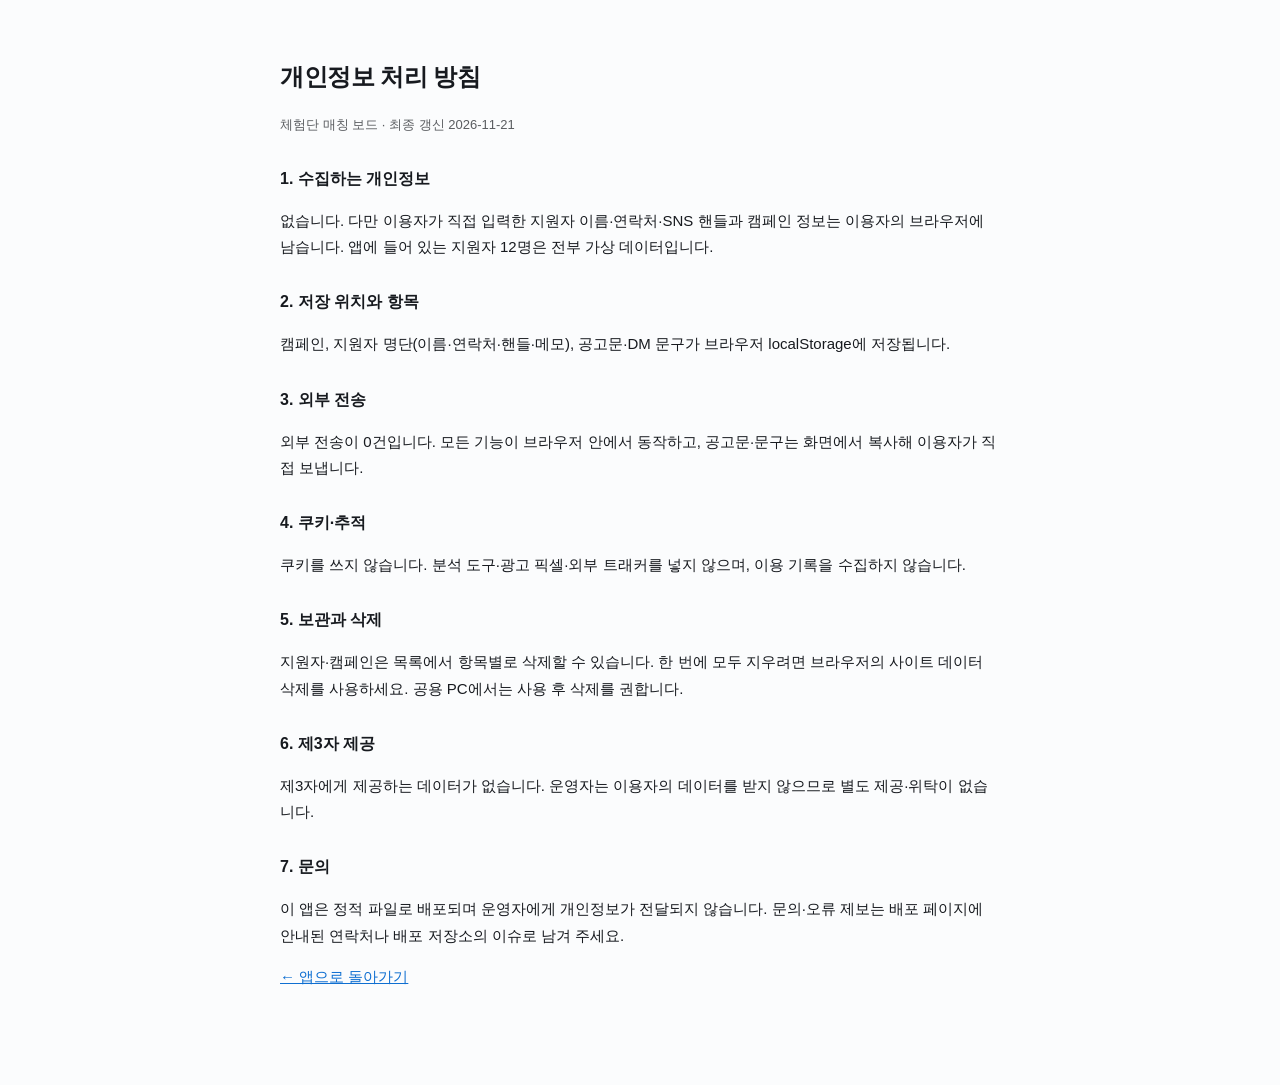
==== privacy.html @ 7efb8c66 "Deploy influencer-campaign-board static app (production files only)" ====
<!DOCTYPE html>
<html lang="ko">
<head>
<meta charset="utf-8" />
<meta name="viewport" content="width=device-width, initial-scale=1" />
<link rel="icon" href="favicon.svg" />
<title>개인정보 처리 방침 — 체험단 매칭 보드</title>
<meta name="description" content="체험단 매칭 보드는 서버 없이 브라우저에서만 동작하는 정적 앱으로, 수집하는 개인정보가 없습니다." />
<style>
  :root { color-scheme: light dark; }
  body { max-width: 720px; margin: 0 auto; padding: 40px 20px 80px; font: 15px/1.75 -apple-system, BlinkMacSystemFont, 'Apple SD Gothic Neo', 'Malgun Gothic', sans-serif; color: #171a1f; background: #fbfcfd; }
  @media (prefers-color-scheme: dark) { body { color: #e9edf1; background: #0c0f13; } a { color: #7cc4ff; } }
  h1 { font-size: 24px; letter-spacing: -.02em; }
  h2 { font-size: 16px; margin-top: 28px; }
  .muted { opacity: .7; font-size: 13px; }
  a { color: #0f6fd1; }
  ul { padding-left: 20px; }
</style>
</head>
<body>
<h1>개인정보 처리 방침</h1>
<p class="muted">체험단 매칭 보드 · 최종 갱신 2026-11-21</p>

<h2>1. 수집하는 개인정보</h2>
<p>없습니다. 다만 이용자가 직접 입력한 지원자 이름·연락처·SNS 핸들과 캠페인 정보는 이용자의 브라우저에 남습니다. 앱에 들어 있는 지원자 12명은 전부 가상 데이터입니다.</p>

<h2>2. 저장 위치와 항목</h2>
<p>캠페인, 지원자 명단(이름·연락처·핸들·메모), 공고문·DM 문구가 브라우저 localStorage에 저장됩니다.</p>

<h2>3. 외부 전송</h2>
<p>외부 전송이 0건입니다. 모든 기능이 브라우저 안에서 동작하고, 공고문·문구는 화면에서 복사해 이용자가 직접 보냅니다.</p>

<h2>4. 쿠키·추적</h2>
<p>쿠키를 쓰지 않습니다. 분석 도구·광고 픽셀·외부 트래커를 넣지 않으며, 이용 기록을 수집하지 않습니다.</p>

<h2>5. 보관과 삭제</h2>
<p>지원자·캠페인은 목록에서 항목별로 삭제할 수 있습니다. 한 번에 모두 지우려면 브라우저의 사이트 데이터 삭제를 사용하세요. 공용 PC에서는 사용 후 삭제를 권합니다.</p>

<h2>6. 제3자 제공</h2>
<p>제3자에게 제공하는 데이터가 없습니다. 운영자는 이용자의 데이터를 받지 않으므로 별도 제공·위탁이 없습니다.</p>

<h2>7. 문의</h2>
<p>이 앱은 정적 파일로 배포되며 운영자에게 개인정보가 전달되지 않습니다. 문의·오류 제보는 배포 페이지에 안내된 연락처나 배포 저장소의 이슈로 남겨 주세요.</p>

<p><a href="./">← 앱으로 돌아가기</a></p>
</body>
</html>
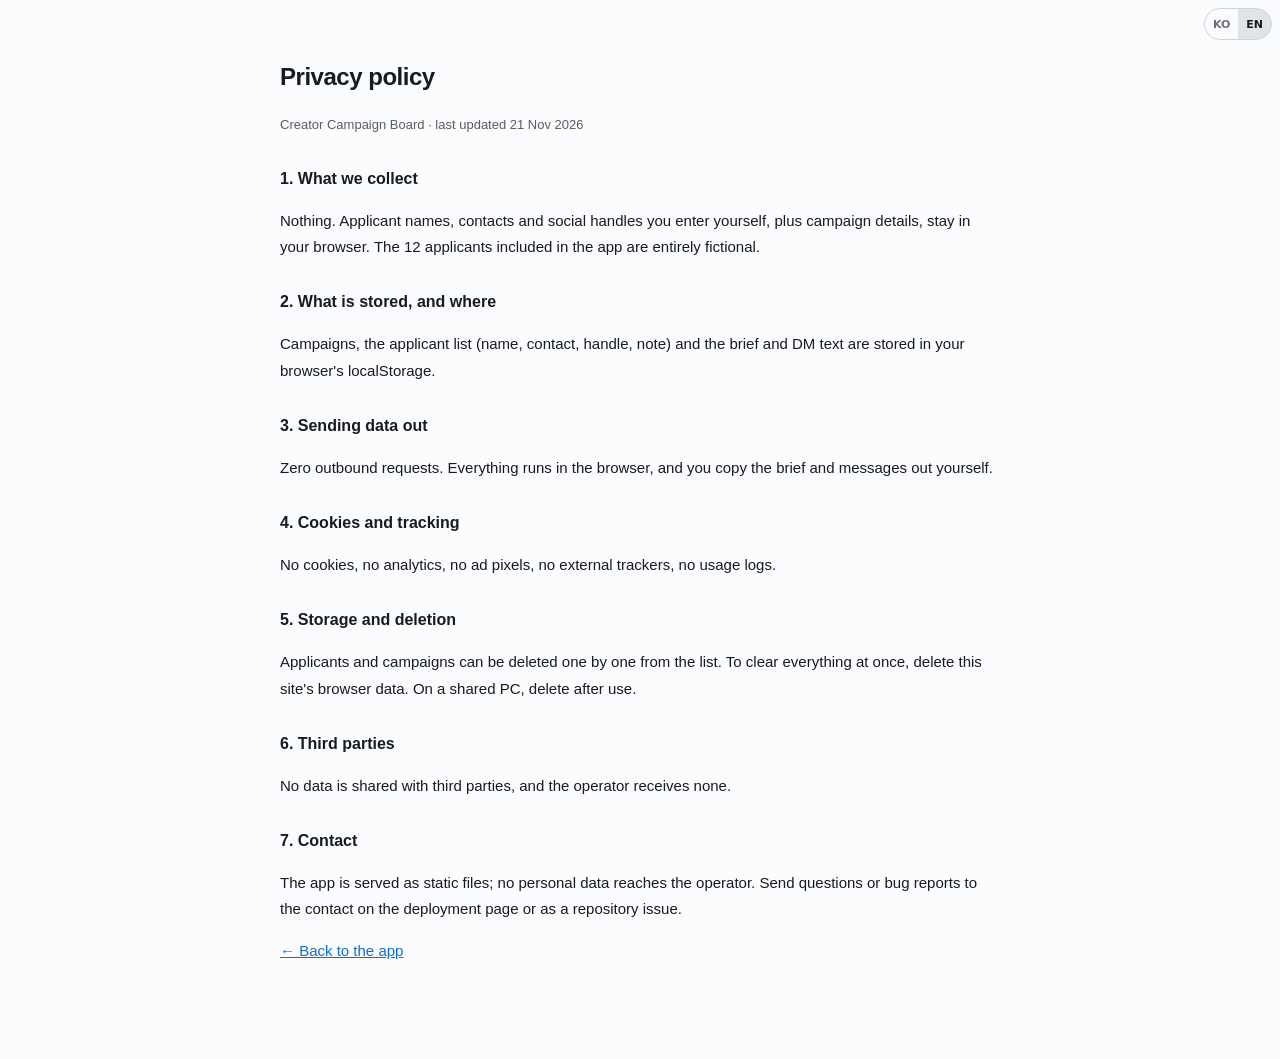
==== commit 3b2796a8: "다국어 지원(한/영): KO·EN 토글·문구 사전 - 언어 결정: ?lang= → localStorage(onetap_lang) → navigator.language - 헤더 KO" ====
--- a/privacy.html
+++ b/privacy.html
@@ -4,6 +4,8 @@
 <meta charset="utf-8" />
 <meta name="viewport" content="width=device-width, initial-scale=1" />
 <link rel="icon" href="favicon.svg" />
+<script src="i18n-strings.js"></script>
+<script src="engines/i18n.js"></script>
 <title>개인정보 처리 방침 — 체험단 매칭 보드</title>
 <meta name="description" content="체험단 매칭 보드는 서버 없이 브라우저에서만 동작하는 정적 앱으로, 수집하는 개인정보가 없습니다." />
 <style>
